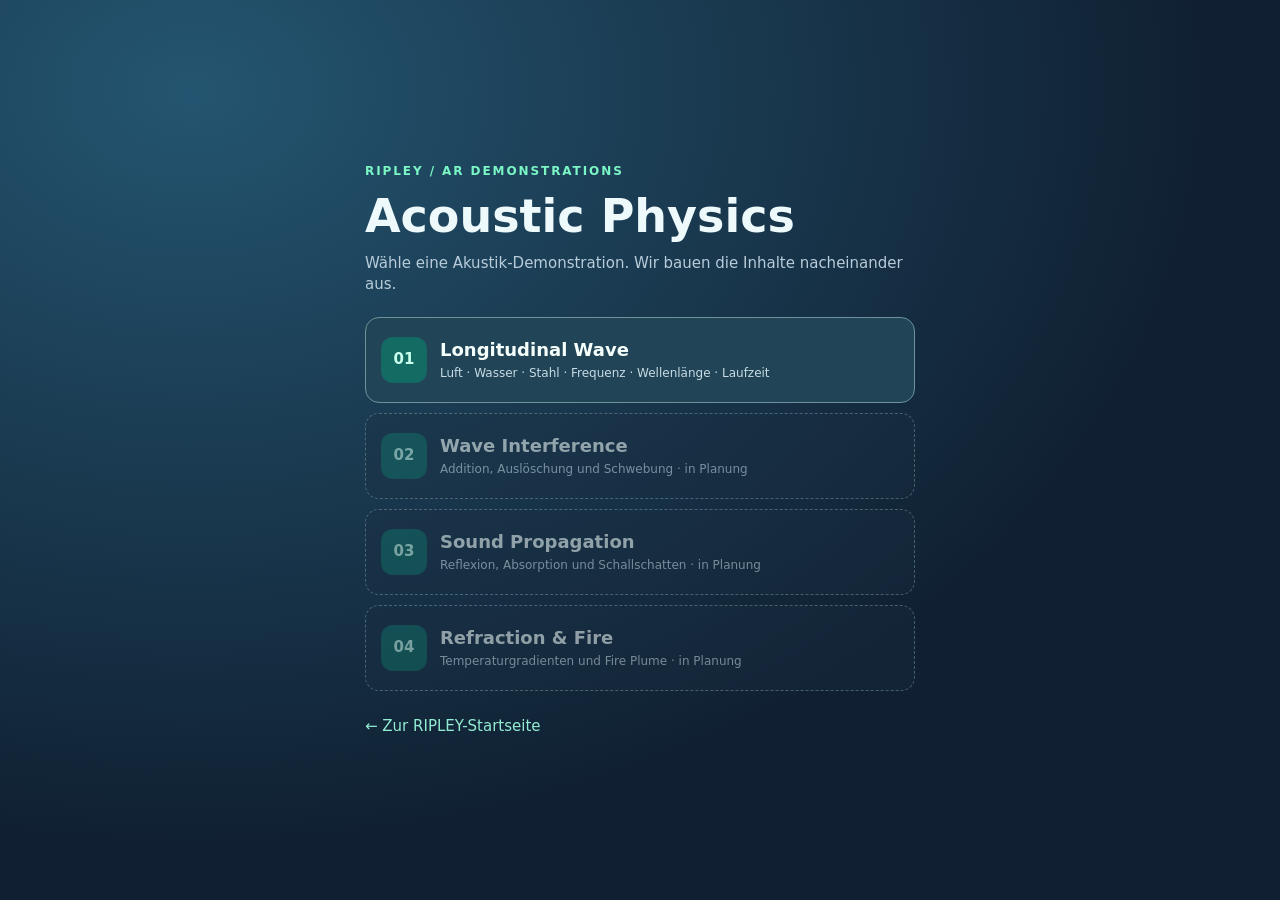
==== acoustics/index.html @ 9b87d47a "jip" ====
<!doctype html>
<html lang="de">
<head>
<meta charset="utf-8" />
<meta name="viewport" content="width=device-width, initial-scale=1, viewport-fit=cover" />
<title>RIPLEY · Acoustics</title>
<meta name="theme-color" content="#122338" />
<style>
*{box-sizing:border-box}body{margin:0;min-height:100dvh;background:radial-gradient(ellipse at 15% 10%,#245570,#102032 66%);color:#edf9fa;font:15px/1.4 system-ui,-apple-system,"Segoe UI",sans-serif;display:grid;place-items:center;padding:26px}main{max-width:550px;width:100%}.kicker{color:#7bf6c5;letter-spacing:.16em;font-size:12px;font-weight:700}h1{font-size:clamp(31px,7vw,46px);margin:4px 0}p{color:#b8ccda;margin:0 0 22px}.tile{display:flex;gap:13px;align-items:center;padding:19px 15px;border:1px solid #6d9299;border-radius:14px;text-decoration:none;color:#f5fffb;background:#224457;margin:10px 0}.tile .num{display:grid;place-items:center;flex:none;width:46px;height:46px;border-radius:12px;background:#136b63;color:#c8ffed;font-weight:800}.tile strong{display:block;font-size:18px}.tile small{display:block;color:#c7dce4;font-size:12px;margin-top:3px}.tile.active:hover,.tile.active:focus-visible{background:#31667a;outline:2px solid #85eac4;outline-offset:2px}.tile.planned{opacity:.55;border-style:dashed;background:rgba(29,48,68,.6);cursor:default}.back{display:inline-block;margin-top:15px;color:#93edd2;text-decoration:none}
</style>
</head>
<body><main>
<div class="kicker">RIPLEY / AR DEMONSTRATIONS</div>
<h1>Acoustic Physics</h1>
<p>Wähle eine Akustik-Demonstration. Wir bauen die Inhalte nacheinander aus.</p>
<a class="tile active" href="./01-longitudinal/"><span class="num">01</span><span><strong>Longitudinal Wave</strong><small>Luft · Wasser · Stahl · Frequenz · Wellenlänge · Laufzeit</small></span></a>
<div class="tile planned"><span class="num">02</span><span><strong>Wave Interference</strong><small>Addition, Auslöschung und Schwebung · in Planung</small></span></div>
<div class="tile planned"><span class="num">03</span><span><strong>Sound Propagation</strong><small>Reflexion, Absorption und Schallschatten · in Planung</small></span></div>
<div class="tile planned"><span class="num">04</span><span><strong>Refraction & Fire</strong><small>Temperaturgradienten und Fire Plume · in Planung</small></span></div>
<a class="back" href="../">← Zur RIPLEY-Startseite</a>
</main></body>
</html>
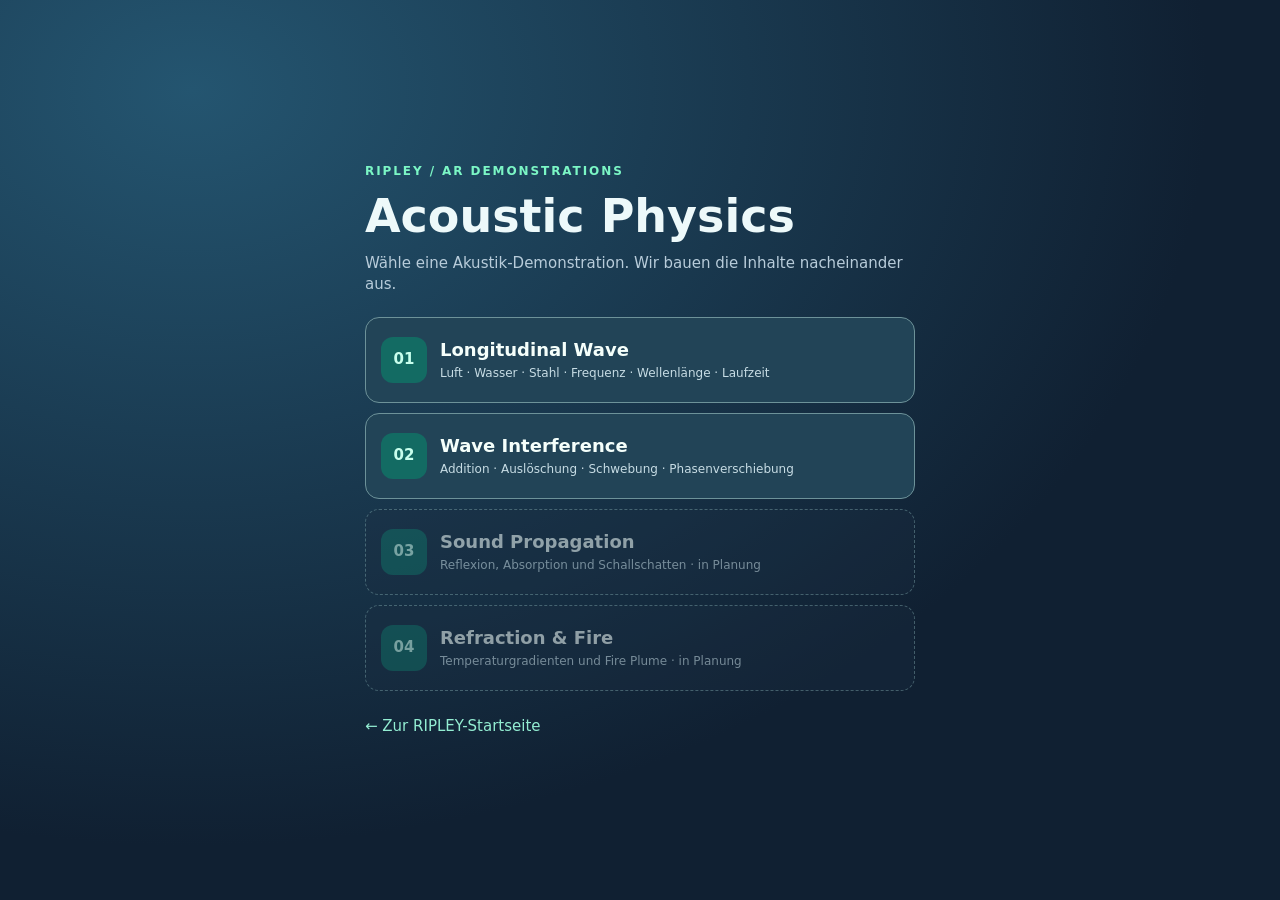
==== commit 4f78fa97: "jup" ====
--- a/acoustics/index.html
+++ b/acoustics/index.html
@@ -14,7 +14,7 @@
 <h1>Acoustic Physics</h1>
 <p>Wähle eine Akustik-Demonstration. Wir bauen die Inhalte nacheinander aus.</p>
 <a class="tile active" href="./01-longitudinal/"><span class="num">01</span><span><strong>Longitudinal Wave</strong><small>Luft · Wasser · Stahl · Frequenz · Wellenlänge · Laufzeit</small></span></a>
-<div class="tile planned"><span class="num">02</span><span><strong>Wave Interference</strong><small>Addition, Auslöschung und Schwebung · in Planung</small></span></div>
+<a class="tile active" href="./02-interference/"><span class="num">02</span><span><strong>Wave Interference</strong><small>Addition · Auslöschung · Schwebung · Phasenverschiebung</small></span></a>
 <div class="tile planned"><span class="num">03</span><span><strong>Sound Propagation</strong><small>Reflexion, Absorption und Schallschatten · in Planung</small></span></div>
 <div class="tile planned"><span class="num">04</span><span><strong>Refraction & Fire</strong><small>Temperaturgradienten und Fire Plume · in Planung</small></span></div>
 <a class="back" href="../">← Zur RIPLEY-Startseite</a>
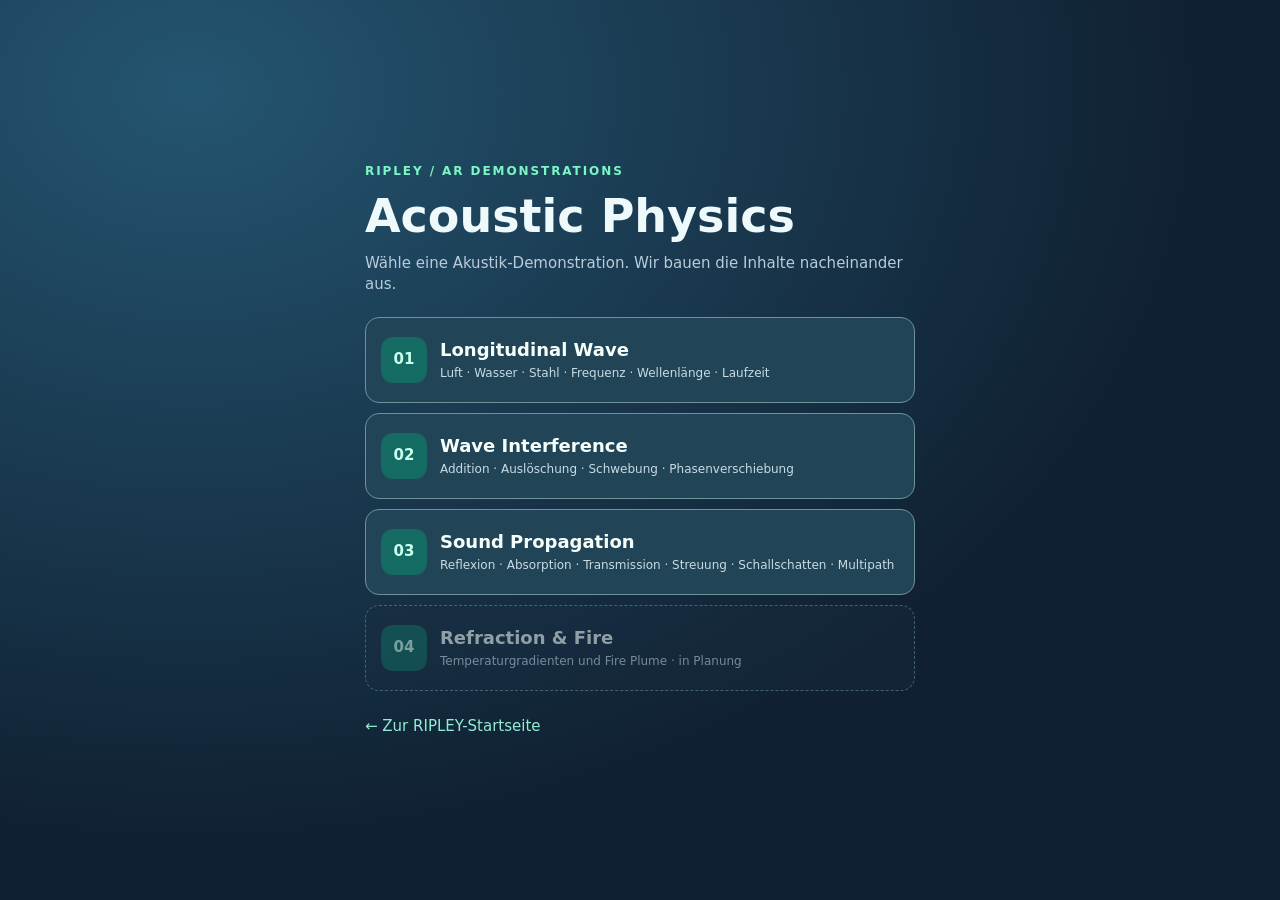
==== commit d84cb563: "ak 3" ====
--- a/acoustics/index.html
+++ b/acoustics/index.html
@@ -15,7 +15,7 @@
 <p>Wähle eine Akustik-Demonstration. Wir bauen die Inhalte nacheinander aus.</p>
 <a class="tile active" href="./01-longitudinal/"><span class="num">01</span><span><strong>Longitudinal Wave</strong><small>Luft · Wasser · Stahl · Frequenz · Wellenlänge · Laufzeit</small></span></a>
 <a class="tile active" href="./02-interference/"><span class="num">02</span><span><strong>Wave Interference</strong><small>Addition · Auslöschung · Schwebung · Phasenverschiebung</small></span></a>
-<div class="tile planned"><span class="num">03</span><span><strong>Sound Propagation</strong><small>Reflexion, Absorption und Schallschatten · in Planung</small></span></div>
+<a class="tile active" href="./03-propagation/"><span class="num">03</span><span><strong>Sound Propagation</strong><small>Reflexion · Absorption · Transmission · Streuung · Schallschatten · Multipath</small></span></a>
 <div class="tile planned"><span class="num">04</span><span><strong>Refraction & Fire</strong><small>Temperaturgradienten und Fire Plume · in Planung</small></span></div>
 <a class="back" href="../">← Zur RIPLEY-Startseite</a>
 </main></body>
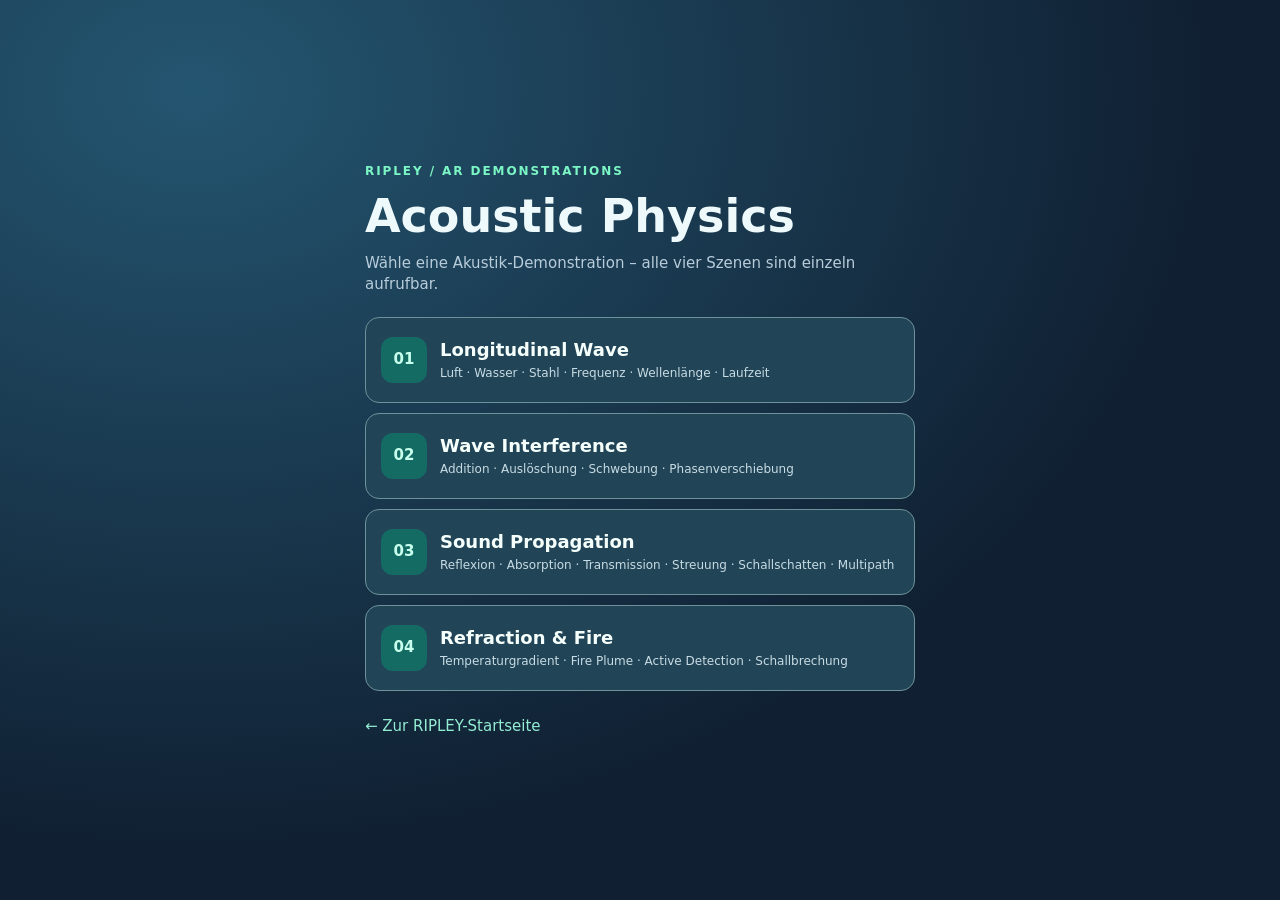
==== commit 5e8aa0a7: "ar 4" ====
--- a/acoustics/index.html
+++ b/acoustics/index.html
@@ -12,11 +12,11 @@
 <body><main>
 <div class="kicker">RIPLEY / AR DEMONSTRATIONS</div>
 <h1>Acoustic Physics</h1>
-<p>Wähle eine Akustik-Demonstration. Wir bauen die Inhalte nacheinander aus.</p>
+<p>Wähle eine Akustik-Demonstration – alle vier Szenen sind einzeln aufrufbar.</p>
 <a class="tile active" href="./01-longitudinal/"><span class="num">01</span><span><strong>Longitudinal Wave</strong><small>Luft · Wasser · Stahl · Frequenz · Wellenlänge · Laufzeit</small></span></a>
 <a class="tile active" href="./02-interference/"><span class="num">02</span><span><strong>Wave Interference</strong><small>Addition · Auslöschung · Schwebung · Phasenverschiebung</small></span></a>
 <a class="tile active" href="./03-propagation/"><span class="num">03</span><span><strong>Sound Propagation</strong><small>Reflexion · Absorption · Transmission · Streuung · Schallschatten · Multipath</small></span></a>
-<div class="tile planned"><span class="num">04</span><span><strong>Refraction & Fire</strong><small>Temperaturgradienten und Fire Plume · in Planung</small></span></div>
+<a class="tile active" href="./04-refraction/"><span class="num">04</span><span><strong>Refraction & Fire</strong><small>Temperaturgradient · Fire Plume · Active Detection · Schallbrechung</small></span></a>
 <a class="back" href="../">← Zur RIPLEY-Startseite</a>
 </main></body>
 </html>
